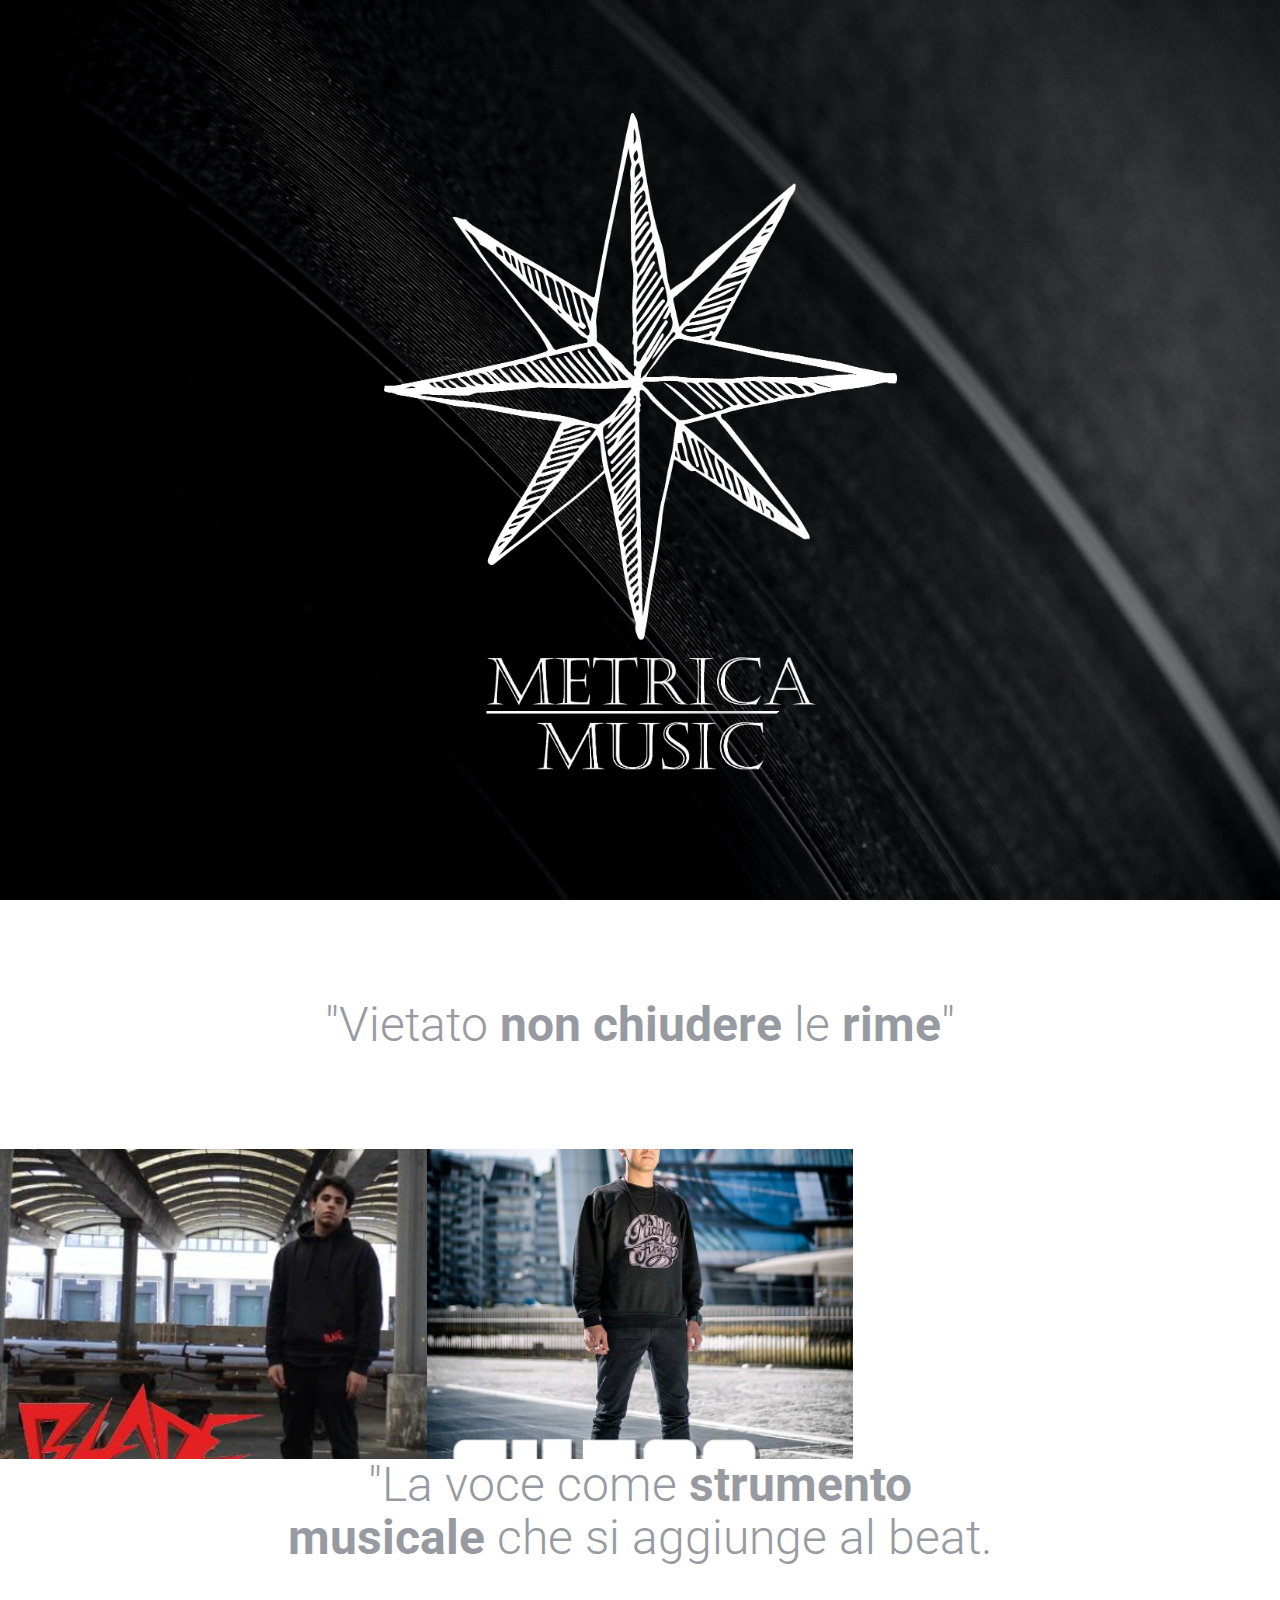
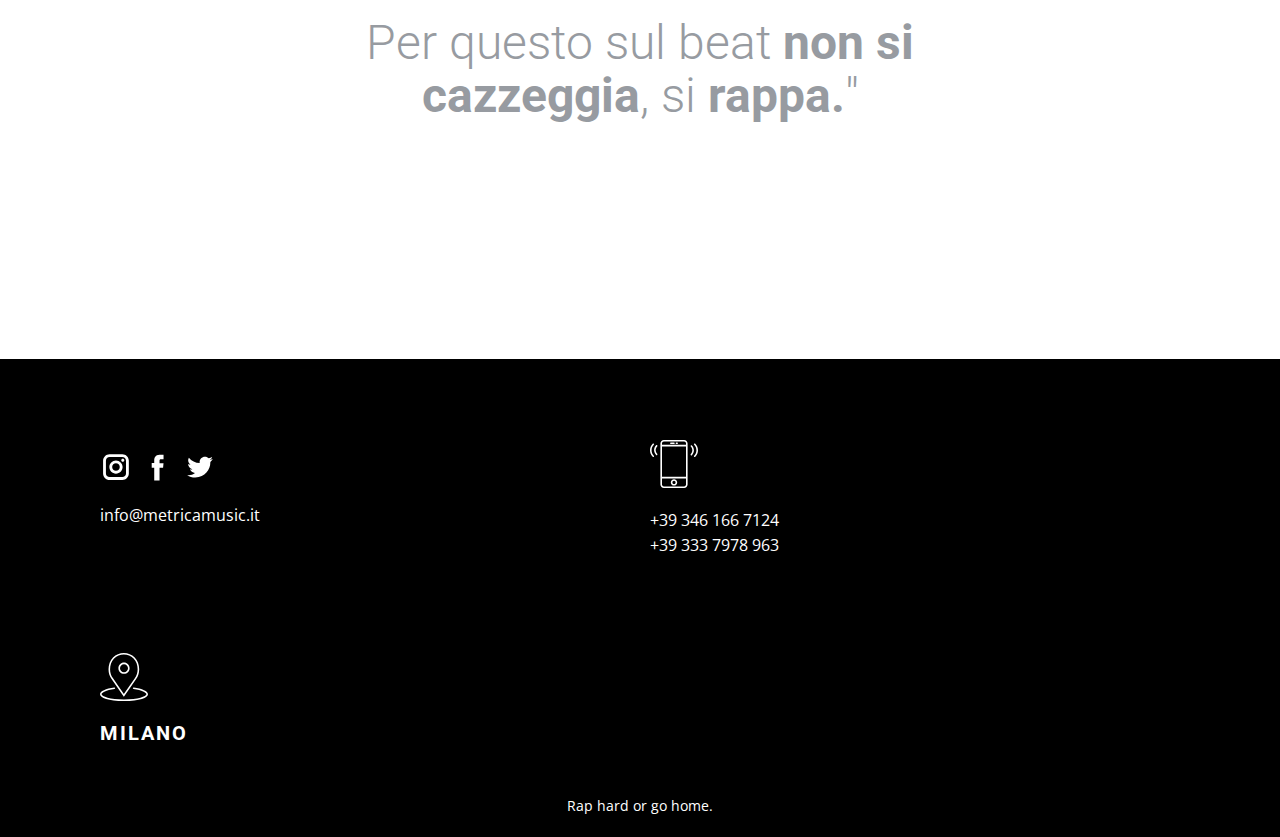
==== index.html @ 16a774c3 "Hide metrica concept empty homepage block" ====
<!DOCTYPE html>
<html style="font-size: 16px;">
  <head>
    <meta name="viewport" content="width=device-width, initial-scale=1.0">
    <meta charset="utf-8">
    <title>Metrica Music</title>
    <link rel="stylesheet" href="nicepage.css" media="screen">
    <link rel="stylesheet" href="Design-1.css" media="screen">
    <link id="u-theme-google-font" rel="stylesheet" href="https://fonts.googleapis.com/css?family=Roboto:100,100i,300,300i,400,400i,500,500i,700,700i,900,900i|Open+Sans:300,300i,400,400i,600,600i,700,700i,800,800i">

    <style>
      img.bw {
        -webkit-filter: grayscale(100%); /* Safari 6.0 - 9.0 */
        filter: grayscale(100%);
      }
      .mm-principle {
        color: #979ba1!important;
        margin: auto!important;
      }
      @media (max-width: 767px) {
        .hide-mobile {
          display: none!important;
        }
      }
    </style>

    <meta name="theme-color" content="black">
  </head>
  <body class="u-body u-overlap">

    <!--
    <header class="u-clearfix u-header u-header" id="sec-f43b">
      <div class="u-clearfix u-sheet u-valign-middle u-sheet-1" style="margin-right: 25px">
        <a href="#" class="u-image u-logo u-image-1">
        </a>
        <nav class="u-menu u-menu-dropdown u-offcanvas u-menu-1">
          <div class="menu-collapse" style="font-size: 1rem; letter-spacing: 0px; font-weight: 700; text-transform: uppercase;">
            <a class="u-button-style u-custom-left-right-menu-spacing u-custom-padding-bottom u-custom-top-bottom-menu-spacing u-nav-link u-text-active-white u-text-body-alt-color u-text-hover-grey-70" href="#">
              <svg><use xlink:href="#menu-hamburger"></use></svg>
              <svg version="1.1" xmlns="http://www.w3.org/2000/svg" xmlns:xlink="http://www.w3.org/1999/xlink">
                <defs>
                  <symbol id="menu-hamburger" viewBox="0 0 16 16" style="width: 16px; height: 16px;"><rect y="1" width="16" height="2"></rect><rect y="7" width="16" height="2"></rect><rect y="13" width="16" height="2"></rect>
                  </symbol>
                </defs>
              </svg>
            </a>
          </div>
          <div class="u-custom-menu u-nav-container">
            <ul class="u-nav u-spacing-0 u-unstyled u-nav-1">
              <li class="u-nav-item">
                <a class="u-button-style u-nav-link u-text-active-white u-text-body-alt-color u-text-hover-grey-70" href="Page-1.html" style="padding: 10px 20px;">Home</a>
              </li>
            </ul>
          </div>
          <div class="u-custom-menu u-nav-container-collapse">
            <div class="u-black u-container-style u-inner-container-layout u-opacity u-opacity-95 u-sidenav">
              <div class="u-sidenav-overflow">
                <div class="u-menu-close"></div>
                <ul class="u-align-center u-nav u-popupmenu-items u-unstyled u-nav-2">
                  <li class="u-nav-item">
                    <a class="u-button-style u-nav-link" href="Page-1.html" style="padding: 10px 20px;">Home</a>
                  </li>
                </ul>
              </div>
            </div>
            <div class="u-black u-menu-overlay u-opacity u-opacity-70"></div>
          </div>
        </nav>
      </div>
    </header>
    -->

    <section class="u-align-center u-clearfix u-image u-section-1" id="carousel_124e">
      <div class="u-clearfix u-sheet u-valign-middle u-sheet-1">
        <!--<h1 class="u-text u-text-body-alt-color u-text-default u-text-1">de<b>si</b>gn.</h1>-->
        <img id="logo" src="images/metricamusic.svg" alt="Metrica Music">
      </div>
    </section>

    <section class="u-align-center u-clearfix u-section-6" id="carousel_7100">
      <div class="u-clearfix u-sheet u-valign-middle u-sheet-1">
        <h1 class="u-text u-text-palette-5-base u-text-1 mm-principle">
          "Vietato <b>non chiudere</b> le <b>rime</b>"
        </h1>
        <!--<h1 class="u-text u-text-palette-5-base u-text-1 mm-principle">
          "Sul <b>beat</b> non si cazzeggia, si <b>rappa</b>"
        </h1>-->
        <!--<p class="u-text u-text-default u-text-2" style="color: gray">Primo comandamento di Metrica Music</p>
        <h5 class="u-text u-text-default u-text-3">- linda hudson</h5>-->
      </div>
    </section>

<!--     <section class="u-align-center u-clearfix u-black">
      <div class="u-clearfix u-sheet u-valign-middle" style="min-height: 100px">
        <img src="images/Untitled1.png" class="u-image u-image-contain u-image-default" width="90px" style="margin: auto">
      </div>
    </section> -->


    <section class="u-clearfix u-valign-middle-md u-valign-middle-sm u-valign-middle-xs u-section-4" id="carousel_aaf1" style="min-height: auto;">
      <div class="u-clearfix u-expanded-width u-layout-wrap u-layout-wrap-1">
        <div class="u-layout">
          <div class="u-layout-col">
            <div class="u-size-40">
              <div class="u-layout-row">
                <div class="u-size-40 u-size-60-md">
                  <div class="u-layout-col">
                    <div class="u-size-30">
                      <div class="u-layout-row">

                        <div class="u-container-style u-image u-layout-cell u-size-30 u-image-2">
                          <div class="u-container-layout u-container-layout-2"></div>
                        </div>

                        <div class="u-container-style u-image u-layout-cell u-right-cell u-size-30 u-image-7">
                          <div class="u-container-layout u-container-layout-7"></div>
                        </div>

                      </div>
                    </div>
<!--                     <div class="u-size-30">
                      <div class="u-layout-row">
                        <div class="u-container-style u-image u-layout-cell u-left-cell u-size-30 u-image-3">
                          <div class="u-container-layout u-container-layout-3"></div>
                        </div>
                        <div class="u-align-center u-container-style u-layout-cell u-size-30 u-layout-cell-4">
                          <div class="u-container-layout u-valign-middle u-container-layout-4">
                            <img src="images/14.png" alt="" class="u-image u-image-contain u-image-default u-image-4">
                          </div>
                        </div>
                      </div> -->
                    </div>
                  </div>
                </div>
<!--                 <div class="u-size-20 u-size-60-md">
                  <div class="u-layout-col">
                    <div class="u-container-style u-image u-layout-cell u-right-cell u-size-60 u-image-5">
                      <div class="u-container-layout u-container-layout-5"></div>
                    </div>
                  </div>
                </div> -->
              </div>
            </div>

<!--             <div class="u-size-20">
              <div class="u-layout-row">
                <div class="u-container-style u-image u-layout-cell u-right-cell u-size-20 u-image-9">
                  <div class="u-container-layout u-container-layout-7"></div>
                </div>
              </div>
            </div> -->

          </div>
        </div>
      </div>
    </section>

<!--     <section class="u-clearfix u-section-5" id="carousel_cff0">
      <div class="u-clearfix u-sheet u-valign-middle-lg u-valign-middle-md u-valign-middle-xl u-sheet-1">
        <h2 class="u-align-center u-text u-text-1">Team</h2>
        <div class="u-clearfix u-expanded-width u-gutter-20 u-layout-wrap u-layout-wrap-1">
          <div class="u-layout">
            <div class="u-layout-row">
              <div class="u-container-style u-layout-cell u-size-15 u-size-0-md u-layout-cell-1 hide-mobile"></div>

              <div class="u-container-style u-layout-cell u-left-cell u-size-15 u-size-30-md u-layout-cell-2">
                <div class="u-container-layout u-valign-bottom u-container-layout-2">
                  <img src="images/daniele.jpg" alt="" class="u-expanded-width u-image u-image-default u-image-1" data-image-width="1000" data-image-height="1500">
                  <h5 class="u-text u-text-2">daniele</h5>
                  <h6 class="u-text u-text-3">Direttore artistico, responsabile tecnico e finanziario</h6>
                </div>
              </div>

              <div class="u-container-style u-layout-cell u-size-15 u-size-30-md u-layout-cell-3">
                <div class="u-container-layout u-valign-bottom u-container-layout-3">
                  <img src="images/francesco.jpeg" alt="" class="u-expanded-width u-image u-image-default u-image-2" data-image-width="150" data-image-height="225">
                  <h5 class="u-text u-text-4">francesco</h5>
                  <h6 class="u-text u-text-5">Responsabile grafica, produzione visiva e comunicazione social</h6>
                </div>
              </div>

              <div class="u-container-style u-layout-cell u-right-cell u-size-15 u-size-30-md u-layout-cell-4 hide-mobile"></div>
            </div>
          </div>
        </div>
      </div>
    </section> -->

    <section class="u-align-center u-clearfix u-section-2" id="carousel_59a7">
      <div class="u-clearfix u-sheet u-valign-middle-lg u-valign-middle-md u-valign-middle-sm u-valign-middle-xs u-sheet-1">
        <!-- <h5 class="u-text u-text-default u-text-1" style="color: #4b4b58">BUSINESS STRATEGY</h5> -->
        <h2 class="u-text u-text-palette-5-base u-text-2 mm-principle">
          "La voce come <b>strumento musicale</b> che si aggiunge al beat.<br/><br/>
          Per questo sul beat <b>non si cazzeggia</b>, si <b>rappa.</b>"
      </h2>
<!--         <p class="u-text u-text-3 u-text-palette-5-base">Bring to the table win-win survival strategies to ensure proactive domination. At the end of the day, going forward, a new normal that has evolved.</p> -->
      </div>
    </section>

    <section class="u-black u-clearfix u-section-7" id="carousel_3b30">
      <div class="u-clearfix u-sheet">
        <div class="u-clearfix u-expanded-width u-gutter-20 u-layout-wrap">
          <div class="u-layout">
            <div class="u-layout-col">
              <div class="u-size-30">
                <div class="u-layout-row">

                  <div class="u-container-style u-layout-cell u-left-cell u-size-30 u-layout-cell-1">
                    <div class="u-container-layout u-valign-bottom u-container-layout-1">
<!--                       <h4 class="u-text u-text-default u-text-1">Contatti</h4> -->
                      <div class="u-social-icons u-spacing-10 u-social-icons-1">
                        <a class="u-social-url" target="_blank" href="https://instagram.com/metrica.music">
                          <span class="u-icon u-icon-circle u-social-icon u-social-instagram u-icon-3"><svg class="u-svg-link" preserveAspectRatio="xMidYMin slice" viewBox="0 0 112 112" style=""><use xlink:href="#svg-6c5d"></use></svg><svg x="0px" y="0px" viewBox="0 0 112 112" id="svg-6c5d" class="u-svg-content"><path d="M55.9,32.9c-12.8,0-23.2,10.4-23.2,23.2s10.4,23.2,23.2,23.2s23.2-10.4,23.2-23.2S68.7,32.9,55.9,32.9z M55.9,69.4c-7.4,0-13.3-6-13.3-13.3c-0.1-7.4,6-13.3,13.3-13.3s13.3,6,13.3,13.3C69.3,63.5,63.3,69.4,55.9,69.4z"></path><path d="M79.7,26.8c-3,0-5.4,2.5-5.4,5.4s2.5,5.4,5.4,5.4c3,0,5.4-2.5,5.4-5.4S82.7,26.8,79.7,26.8z"></path><path d="M78.2,11H33.5C21,11,10.8,21.3,10.8,33.7v44.7c0,12.6,10.2,22.8,22.7,22.8h44.7c12.6,0,22.7-10.2,22.7-22.7 V33.7C100.8,21.1,90.6,11,78.2,11z M91,78.4c0,7.1-5.8,12.8-12.8,12.8H33.5c-7.1,0-12.8-5.8-12.8-12.8V33.7 c0-7.1,5.8-12.8,12.8-12.8h44.7c7.1,0,12.8,5.8,12.8,12.8V78.4z"></path></svg></span>
                        </a>
                        <a class="u-social-url" href="#">
                          <span class="u-icon u-icon-circle u-social-facebook u-social-icon u-icon-1"><svg class="u-svg-link" preserveAspectRatio="xMidYMin slice" viewBox="0 0 112 112" style=""><use xlink:href="#svg-49e8"></use></svg><svg x="0px" y="0px" viewBox="0 0 112 112" id="svg-49e8" class="u-svg-content"><path d="M75.5,28.8H65.4c-1.5,0-4,0.9-4,4.3v9.4h13.9l-1.5,15.8H61.4v45.1H42.8V58.3h-8.8V42.4h8.8V32.2 c0-7.4,3.4-18.8,18.8-18.8h13.8v15.4H75.5z"></path></svg></span>
                        </a>
                        <a class="u-social-url" href="#">
                          <span class="u-icon u-icon-circle u-social-icon u-social-twitter u-icon-2"><svg class="u-svg-link" preserveAspectRatio="xMidYMin slice" viewBox="0 0 112 112" style=""><use xlink:href="#svg-8ffd"></use></svg><svg x="0px" y="0px" viewBox="0 0 112 112" id="svg-8ffd" class="u-svg-content"><path d="M92.2,38.2c0,0.8,0,1.6,0,2.3c0,24.3-18.6,52.4-52.6,52.4c-10.6,0.1-20.2-2.9-28.5-8.2 c1.4,0.2,2.9,0.2,4.4,0.2c8.7,0,16.7-2.9,23-7.9c-8.1-0.2-14.9-5.5-17.3-12.8c1.1,0.2,2.4,0.2,3.4,0.2c1.6,0,3.3-0.2,4.8-0.7 c-8.4-1.6-14.9-9.2-14.9-18c0-0.2,0-0.2,0-0.2c2.5,1.4,5.4,2.2,8.4,2.3c-5-3.3-8.3-8.9-8.3-15.4c0-3.4,1-6.5,2.5-9.2 c9.1,11.1,22.7,18.5,38,19.2c-0.2-1.4-0.4-2.8-0.4-4.3c0.1-10,8.3-18.2,18.5-18.2c5.4,0,10.1,2.2,13.5,5.7c4.3-0.8,8.1-2.3,11.7-4.5 c-1.4,4.3-4.3,7.9-8.1,10.1c3.7-0.4,7.3-1.4,10.6-2.9C98.9,32.3,95.7,35.5,92.2,38.2z"></path></svg></span>
                        </a>
                      </div>
                      <p class="u-text u-text-default u-text-3">
                        <a style="text-decoration: none; color:white" href="mailto:info@metricamusic.it">info@metricamusic.it</a>
                      </p> 
                    </div>
                  </div>

                  <div class="u-align-left u-container-style u-layout-cell u-right-cell u-size-30 u-layout-cell-4">
                    <div class="u-container-layout u-valign-bottom u-container-layout-4"><span class="u-icon u-icon-circle u-icon-5"><svg class="u-svg-link" preserveAspectRatio="xMidYMin slice" viewBox="0 0 60 60" style=""><use xlink:href="#svg-e556"></use></svg><svg version="1.1" id="svg-e556" xmlns="http://www.w3.org/2000/svg" xmlns:xlink="http://www.w3.org/1999/xlink" x="0px" y="0px" viewBox="0 0 60 60" style="enable-background:new 0 0 60 60;" xml:space="preserve" class="u-svg-content"><g><path d="M42.595,0H17.405C14.977,0,13,1.977,13,4.405v51.189C13,58.023,14.977,60,17.405,60h25.189C45.023,60,47,58.023,47,55.595
		V4.405C47,1.977,45.023,0,42.595,0z M15,8h30v38H15V8z M17.405,2h25.189C43.921,2,45,3.079,45,4.405V6H15V4.405
		C15,3.079,16.079,2,17.405,2z M42.595,58H17.405C16.079,58,15,56.921,15,55.595V48h30v7.595C45,56.921,43.921,58,42.595,58z"></path><path d="M30,49c-2.206,0-4,1.794-4,4s1.794,4,4,4s4-1.794,4-4S32.206,49,30,49z M30,55c-1.103,0-2-0.897-2-2s0.897-2,2-2
		s2,0.897,2,2S31.103,55,30,55z"></path><path d="M26,5h4c0.553,0,1-0.447,1-1s-0.447-1-1-1h-4c-0.553,0-1,0.447-1,1S25.447,5,26,5z"></path><path d="M33,5h1c0.553,0,1-0.447,1-1s-0.447-1-1-1h-1c-0.553,0-1,0.447-1,1S32.447,5,33,5z"></path><path d="M56.612,4.569c-0.391-0.391-1.023-0.391-1.414,0s-0.391,1.023,0,1.414c3.736,3.736,3.736,9.815,0,13.552
		c-0.391,0.391-0.391,1.023,0,1.414c0.195,0.195,0.451,0.293,0.707,0.293s0.512-0.098,0.707-0.293
		C61.128,16.434,61.128,9.085,56.612,4.569z"></path><path d="M52.401,6.845c-0.391-0.391-1.023-0.391-1.414,0s-0.391,1.023,0,1.414c1.237,1.237,1.918,2.885,1.918,4.639
		s-0.681,3.401-1.918,4.638c-0.391,0.391-0.391,1.023,0,1.414c0.195,0.195,0.451,0.293,0.707,0.293s0.512-0.098,0.707-0.293
		c1.615-1.614,2.504-3.764,2.504-6.052S54.017,8.459,52.401,6.845z"></path><path d="M4.802,5.983c0.391-0.391,0.391-1.023,0-1.414s-1.023-0.391-1.414,0c-4.516,4.516-4.516,11.864,0,16.38
		c0.195,0.195,0.451,0.293,0.707,0.293s0.512-0.098,0.707-0.293c0.391-0.391,0.391-1.023,0-1.414
		C1.065,15.799,1.065,9.72,4.802,5.983z"></path><path d="M9.013,6.569c-0.391-0.391-1.023-0.391-1.414,0c-1.615,1.614-2.504,3.764-2.504,6.052s0.889,4.438,2.504,6.053
		c0.195,0.195,0.451,0.293,0.707,0.293s0.512-0.098,0.707-0.293c0.391-0.391,0.391-1.023,0-1.414
		c-1.237-1.237-1.918-2.885-1.918-4.639S7.775,9.22,9.013,7.983C9.403,7.593,9.403,6.96,9.013,6.569z"></path>
</g><g></g><g></g><g></g><g></g><g></g><g></g><g></g><g></g><g></g><g></g><g></g><g></g><g></g><g></g><g></g></svg></span>
<!--                       <h5 class="u-text u-text-default u-text-5">Phone</h5> -->
                      <p class="u-text u-text-default u-text-6">
                        +39 346 166 7124
                        <br/>
                        +39 333 7978 963
                      </p>
                    </div>
                  </div>

                  <div class="u-align-left u-container-style u-layout-cell u-right-cell u-size-30 u-layout-cell-2">
                    <div class="u-container-layout u-valign-bottom u-container-layout-2"><span class="u-icon u-icon-circle u-icon-4"><svg class="u-svg-link" preserveAspectRatio="xMidYMin slice" viewBox="0 0 60 60" style=""><use xlink:href="#svg-2cba"></use></svg><svg version="1.1" id="svg-2cba" xmlns="http://www.w3.org/2000/svg" xmlns:xlink="http://www.w3.org/1999/xlink" x="0px" y="0px" viewBox="0 0 60 60" style="enable-background:new 0 0 60 60;" xml:space="preserve" class="u-svg-content"><g><path d="M30,26c3.86,0,7-3.141,7-7s-3.14-7-7-7s-7,3.141-7,7S26.14,26,30,26z M30,14c2.757,0,5,2.243,5,5s-2.243,5-5,5
		s-5-2.243-5-5S27.243,14,30,14z"></path><path d="M29.823,54.757L45.164,32.6c5.754-7.671,4.922-20.28-1.781-26.982C39.761,1.995,34.945,0,29.823,0
		s-9.938,1.995-13.56,5.617c-6.703,6.702-7.535,19.311-1.804,26.952L29.823,54.757z M17.677,7.031C20.922,3.787,25.235,2,29.823,2
		s8.901,1.787,12.146,5.031c6.05,6.049,6.795,17.437,1.573,24.399L29.823,51.243L16.082,31.4
		C10.882,24.468,11.628,13.08,17.677,7.031z"></path><path d="M42.117,43.007c-0.55-0.067-1.046,0.327-1.11,0.876s0.328,1.046,0.876,1.11C52.399,46.231,58,49.567,58,51.5
		c0,2.714-10.652,6.5-28,6.5S2,54.214,2,51.5c0-1.933,5.601-5.269,16.117-6.507c0.548-0.064,0.94-0.562,0.876-1.11
		c-0.065-0.549-0.561-0.945-1.11-0.876C7.354,44.247,0,47.739,0,51.5C0,55.724,10.305,60,30,60s30-4.276,30-8.5
		C60,47.739,52.646,44.247,42.117,43.007z"></path>
</g><g></g><g></g><g></g><g></g><g></g><g></g><g></g><g></g><g></g><g></g><g></g><g></g><g></g><g></g><g></g></svg></span>
                      <h5 class="u-text u-text-default u-text-2">Milano</h5>
<!--                       <p class="u-text u-text-default u-text-3">Corsico, Lavagna</p> -->
                    </div>
                  </div>

<!--                   <div class="u-container-style u-layout-cell u-left-cell u-size-30 u-layout-cell-3">
                    <div class="u-container-layout u-valign-bottom u-container-layout-3">
                      <p class="u-text u-text-4">Morbi convallis metus eros, semper efficitur auctor. Etiam sit amet convallis erat. Class aptent taciti sociosqu ad litora torquent per conubia! Maecenas gravida lacus nec dolor suscipit faucibus.</p>
                    </div>
                  </div> -->

                </div>
              </div>
            </div>
          </div>
        </div>
      </div>
    </section>


    <footer class="u-align-center u-black u-clearfix u-footer u-footer" id="sec-aeba">
      <div class="u-clearfix u-sheet">
        <p class="u-small-text u-text u-text-variant">Rap hard or go home.</p>
      </div>
    </footer>

    <script class="u-script" type="text/javascript" src="jquery-1.9.1.min.js" defer=""></script>
    <script class="u-script" type="text/javascript" src="nicepage.js" defer=""></script>
  </body>
</html>
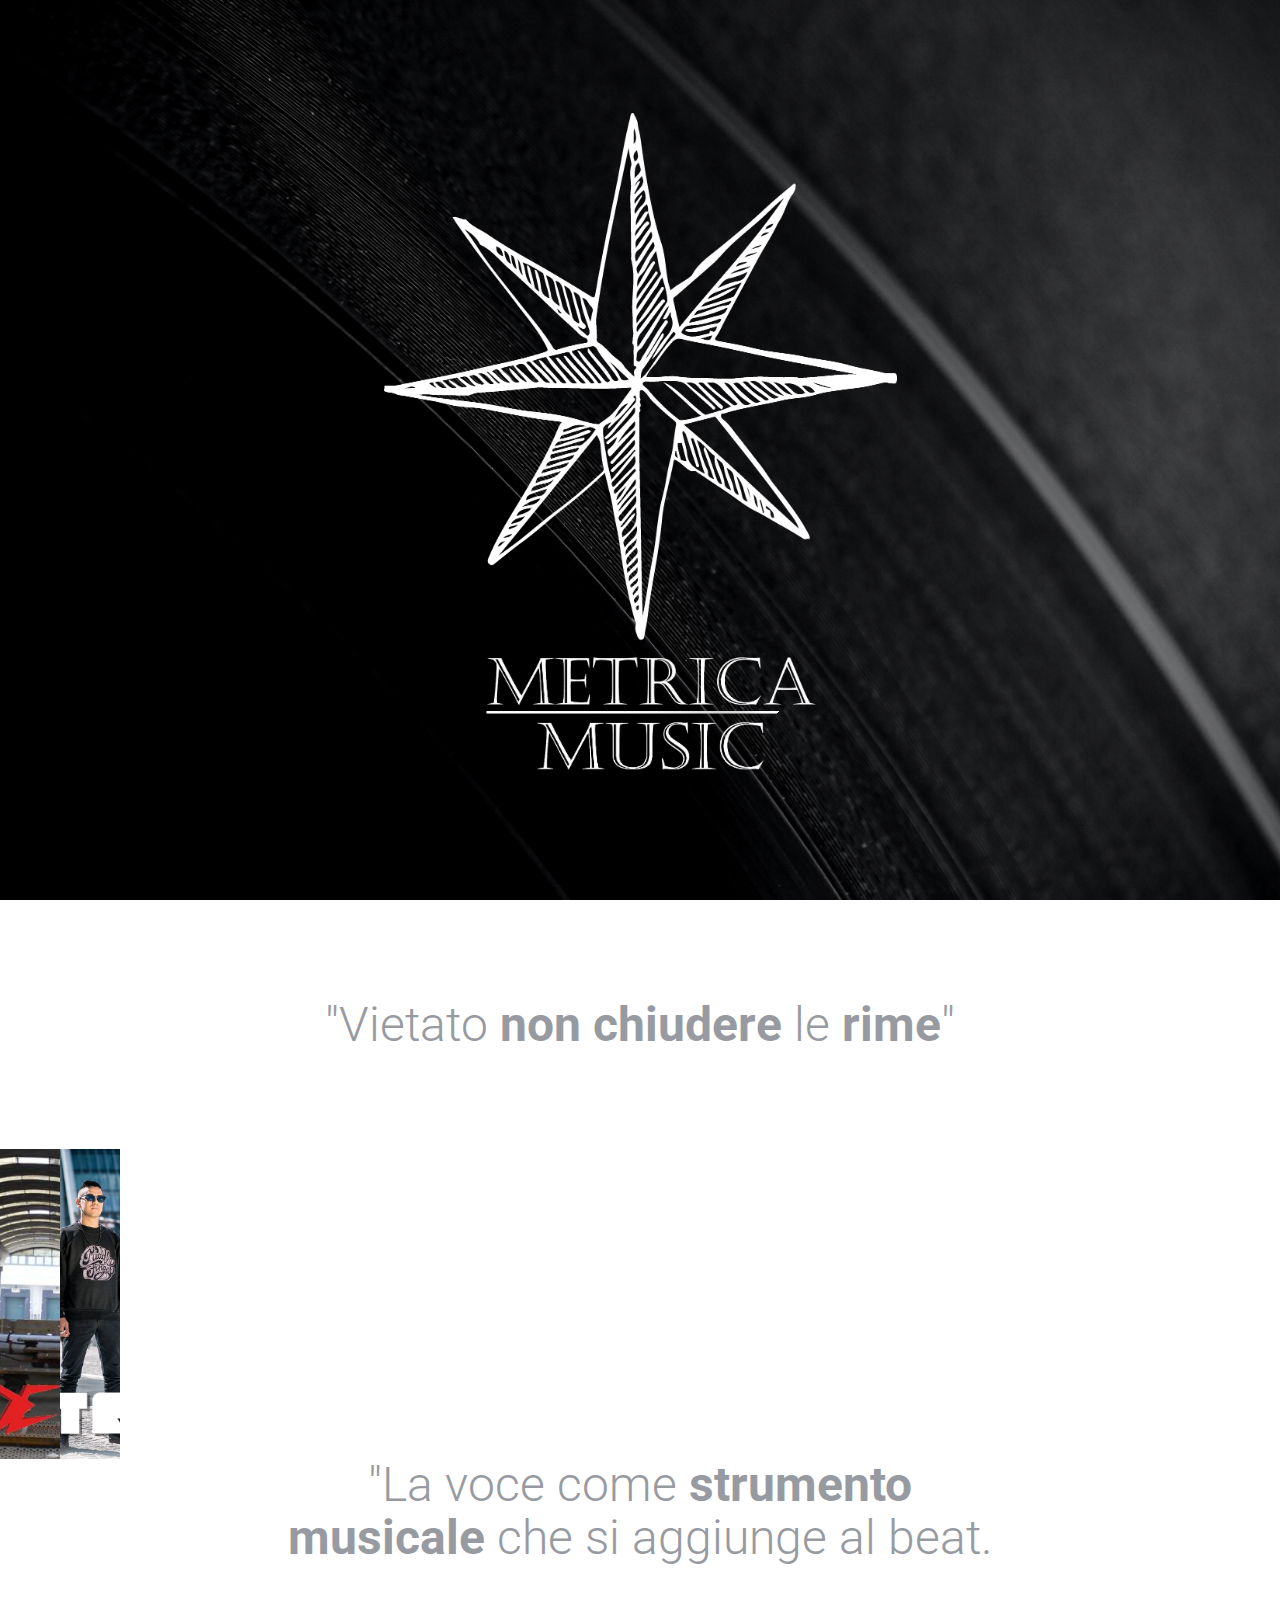
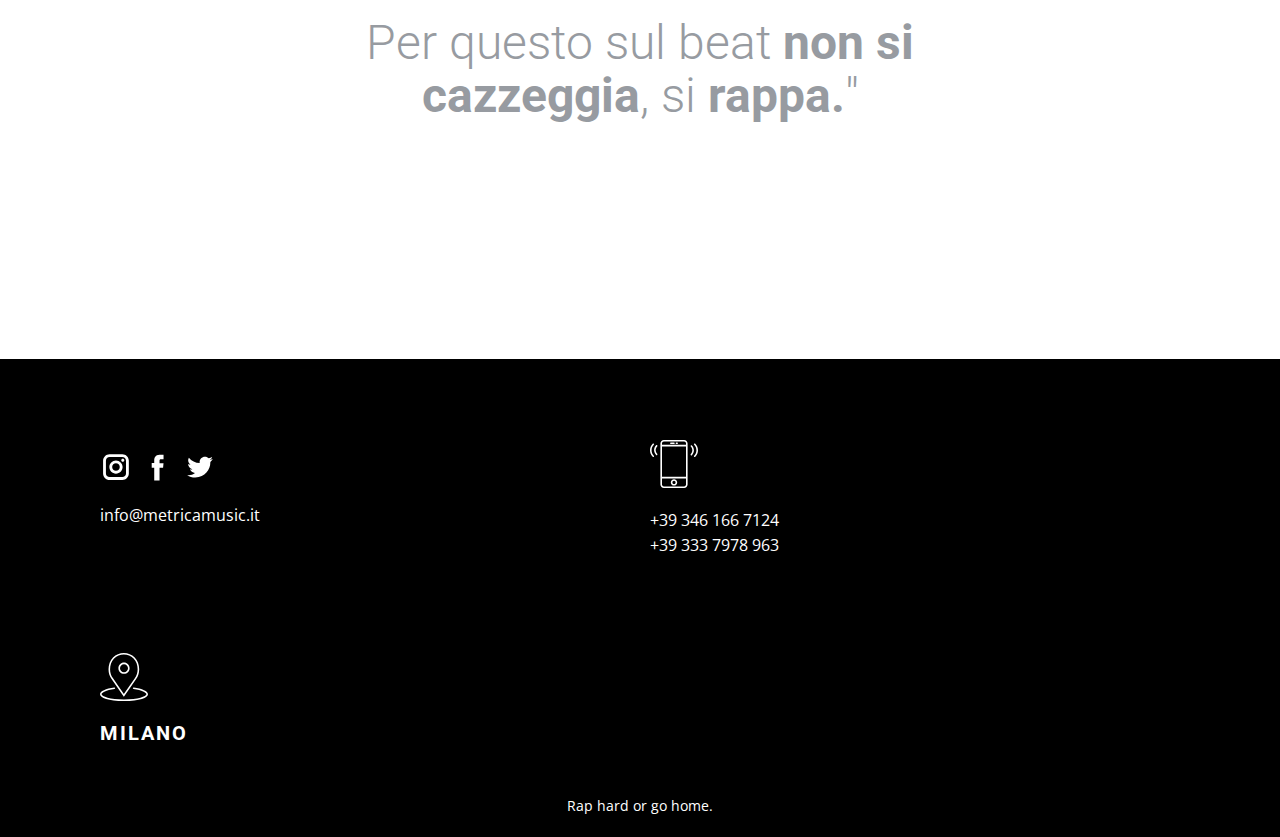
==== commit 192b4d22: "Add click on artist homepage block" ====
--- a/index.html
+++ b/index.html
@@ -108,13 +108,17 @@
                     <div class="u-size-30">
                       <div class="u-layout-row">
 
-                        <div class="u-container-style u-image u-layout-cell u-size-30 u-image-2">
-                          <div class="u-container-layout u-container-layout-2"></div>
-                        </div>
-
-                        <div class="u-container-style u-image u-layout-cell u-right-cell u-size-30 u-image-7">
-                          <div class="u-container-layout u-container-layout-7"></div>
-                        </div>
+                        <a href="/blade" target="_blank">
+                          <div class="u-container-style u-image u-layout-cell u-size-30 u-image-2">
+                            <div class="u-container-layout u-container-layout-2"></div>
+                          </div>
+                        </a>
+
+                        <a href="/filtro" target="_blank">
+                          <div class="u-container-style u-image u-layout-cell u-right-cell u-size-30 u-image-7">
+                            <div class="u-container-layout u-container-layout-7"></div>
+                          </div>
+                        </a>
 
                       </div>
                     </div>
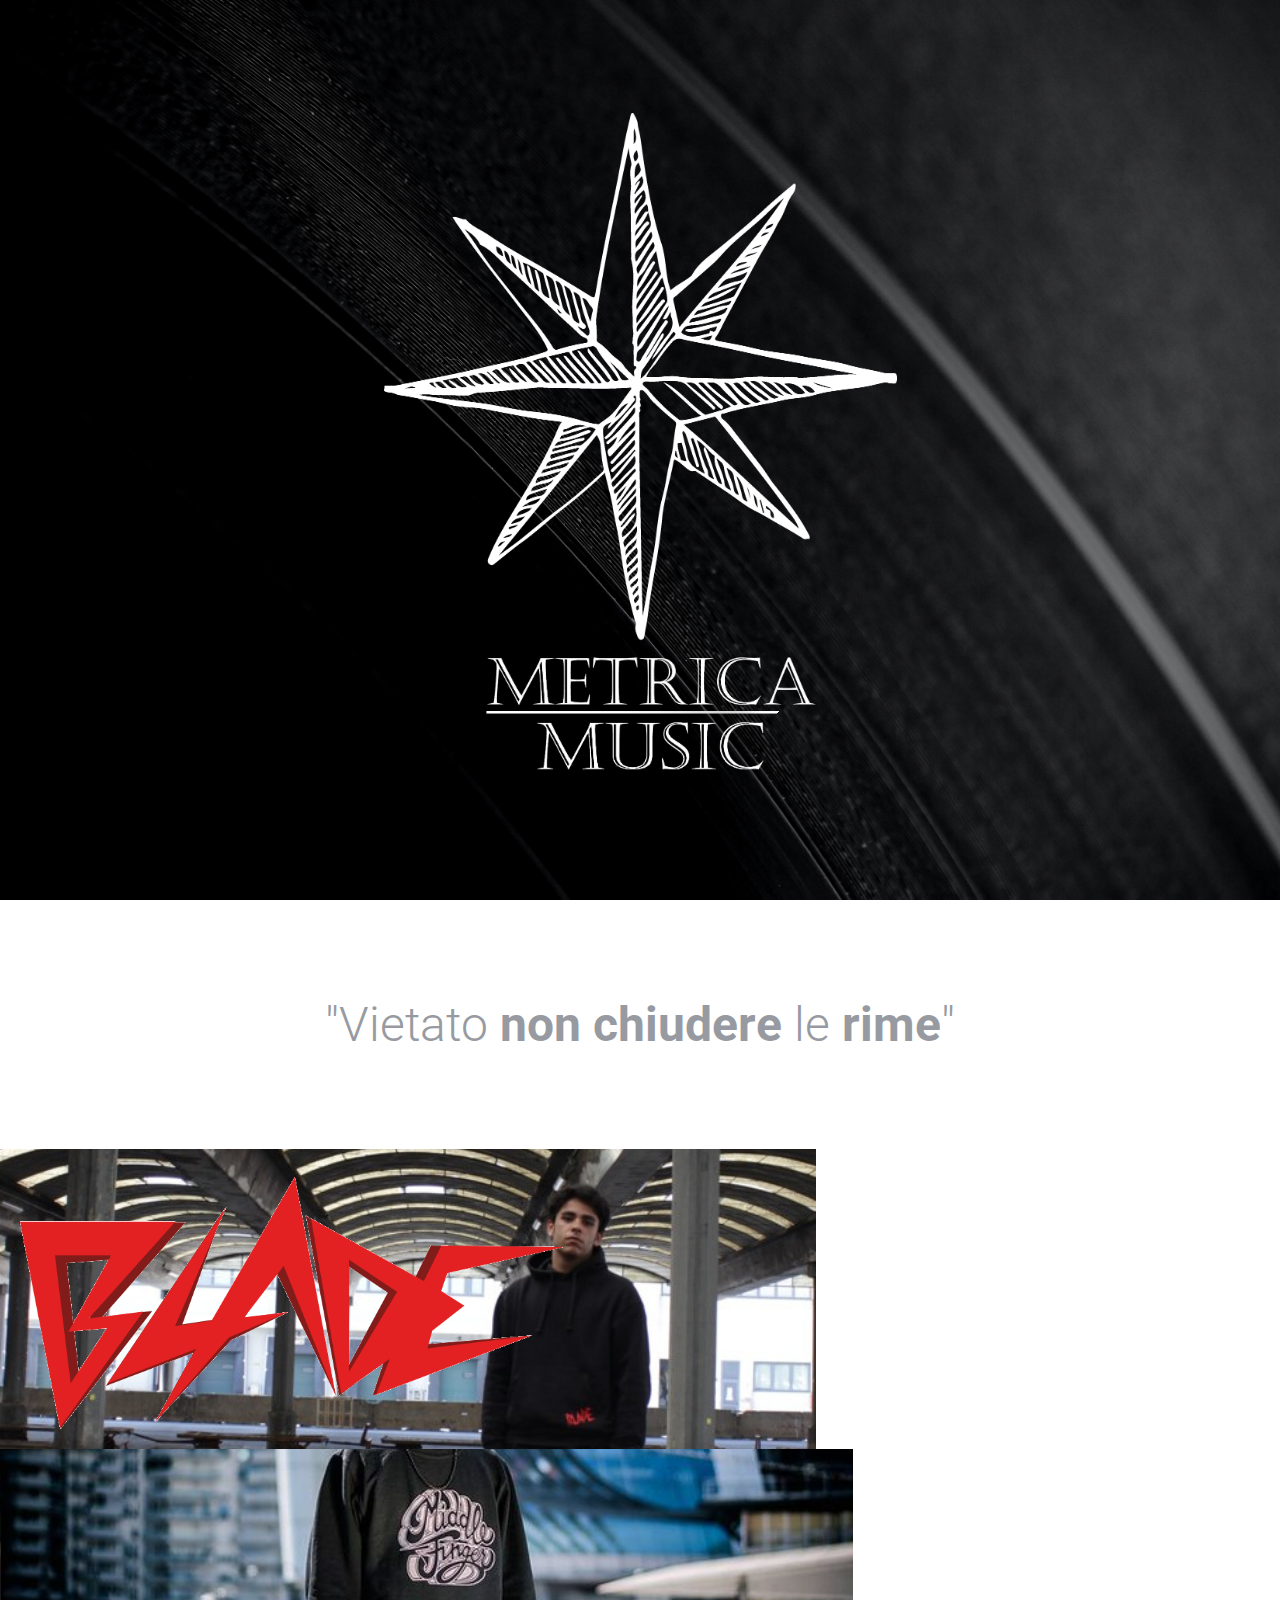
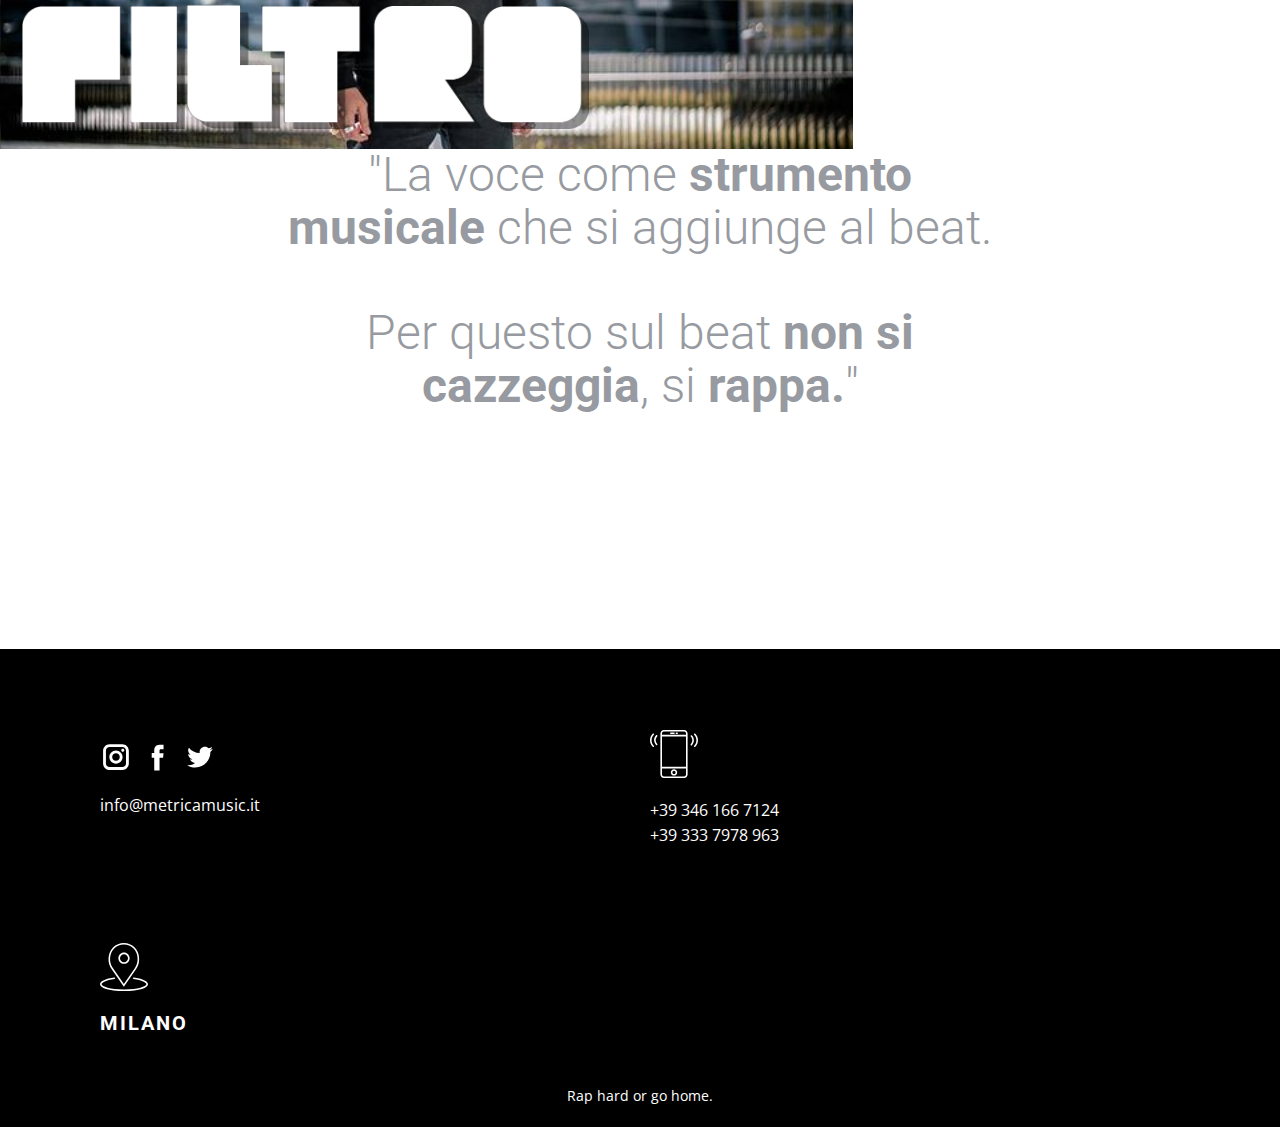
==== commit 0f5cb6c6: "Develop mobile clickable artist-square" ====
--- a/index.html
+++ b/index.html
@@ -22,6 +22,19 @@
           display: none!important;
         }
       }
+
+      a.artist-square {
+      padding: 20px;
+      background-size: cover;
+      background-position: center;
+      min-height: 300px;
+      display: flex;
+      align-items: end;
+    }
+
+    a.artist-square>img {
+      width: 70%;
+    }
     </style>
 
     <meta name="theme-color" content="black">
@@ -108,16 +121,20 @@
                     <div class="u-size-30">
                       <div class="u-layout-row">
 
-                        <a href="/blade" target="_blank">
-                          <div class="u-container-style u-image u-layout-cell u-size-30 u-image-2">
-                            <div class="u-container-layout u-container-layout-2"></div>
-                          </div>
-                        </a>
-
-                        <a href="/filtro" target="_blank">
-                          <div class="u-container-style u-image u-layout-cell u-right-cell u-size-30 u-image-7">
-                            <div class="u-container-layout u-container-layout-7"></div>
-                          </div>
+                        <a
+                          class="artist-square"
+                          href="/blade" target="_blank"
+                          style="background-image: url(/images/blade/main.jpeg);"
+                        >
+                          <img src="images/blade/logo.png" />
+                        </a>
+
+                        <a
+                          class="artist-square"
+                          href="/filtro"target="_blank"
+                          style="background-image: url(/images/filtro/main.jpg)"
+                        >
+                          <img src="images/filtro/logo.png" />
                         </a>
 
                       </div>
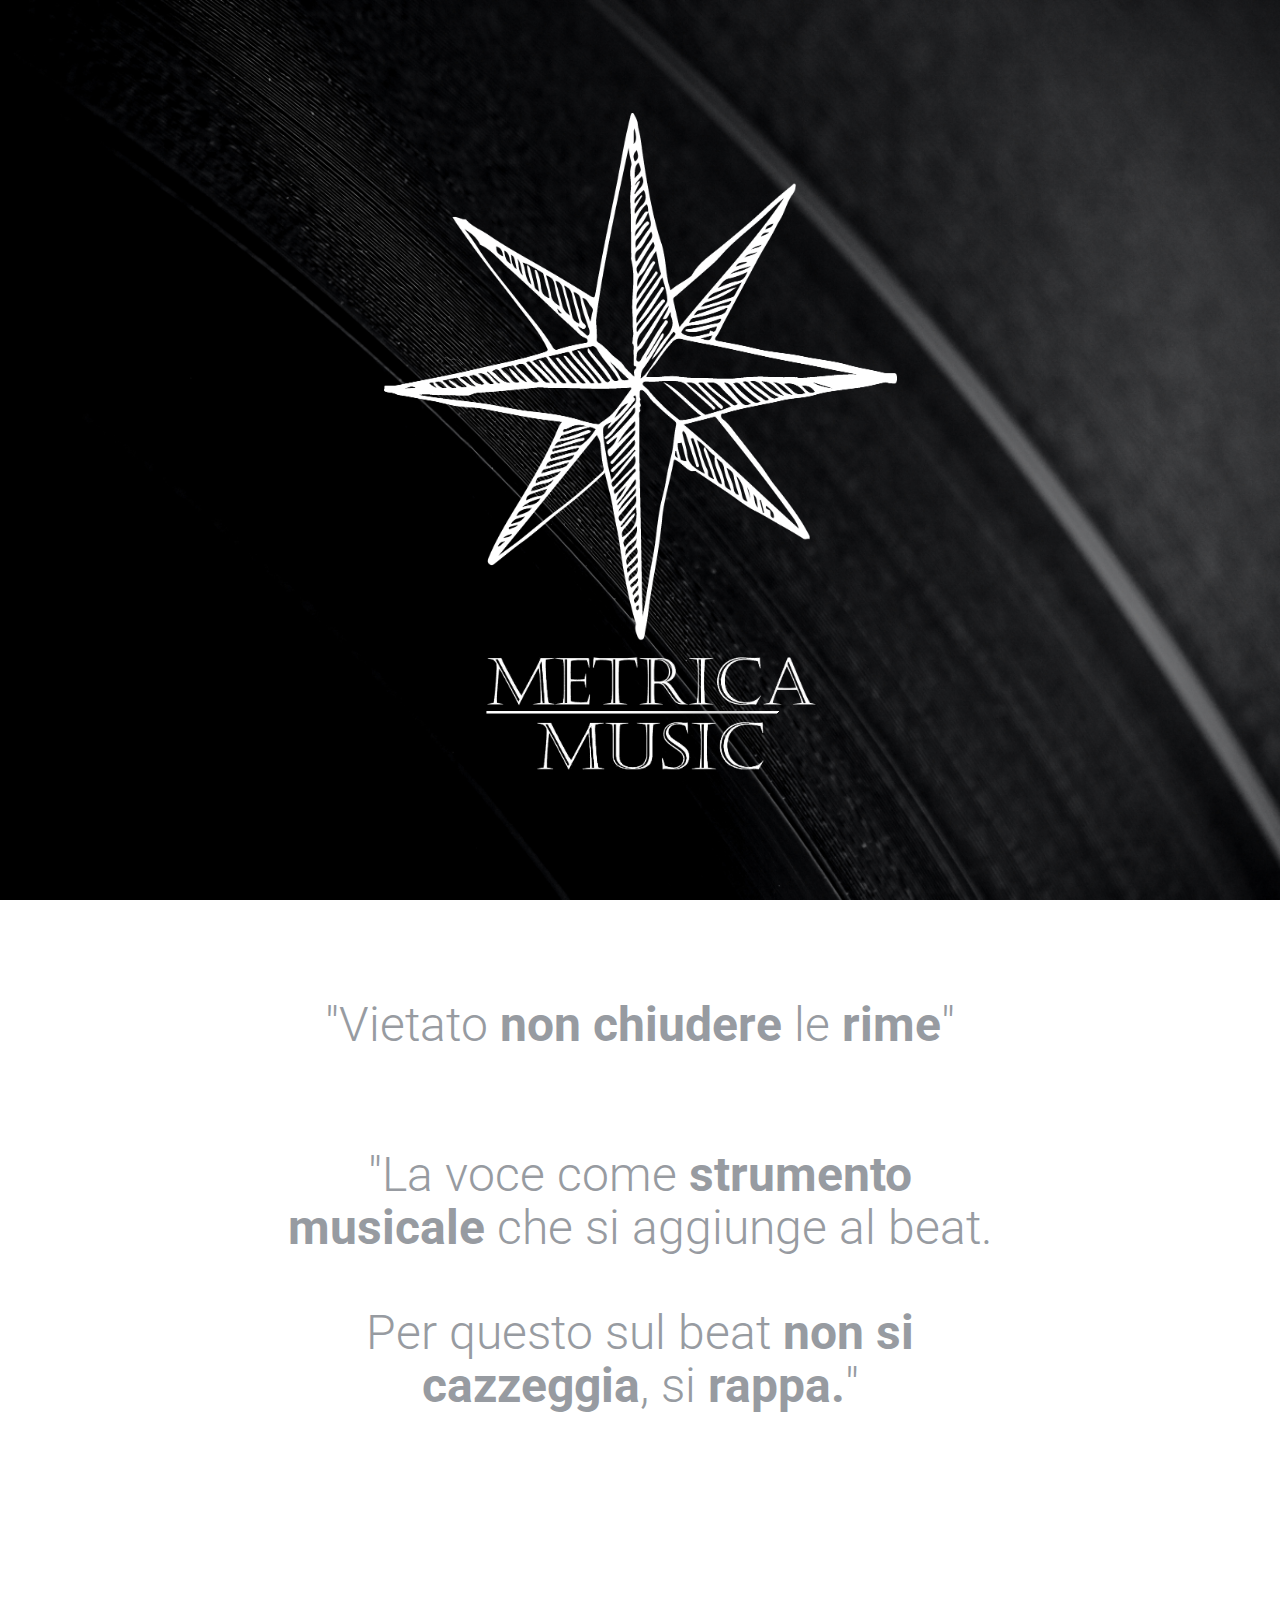
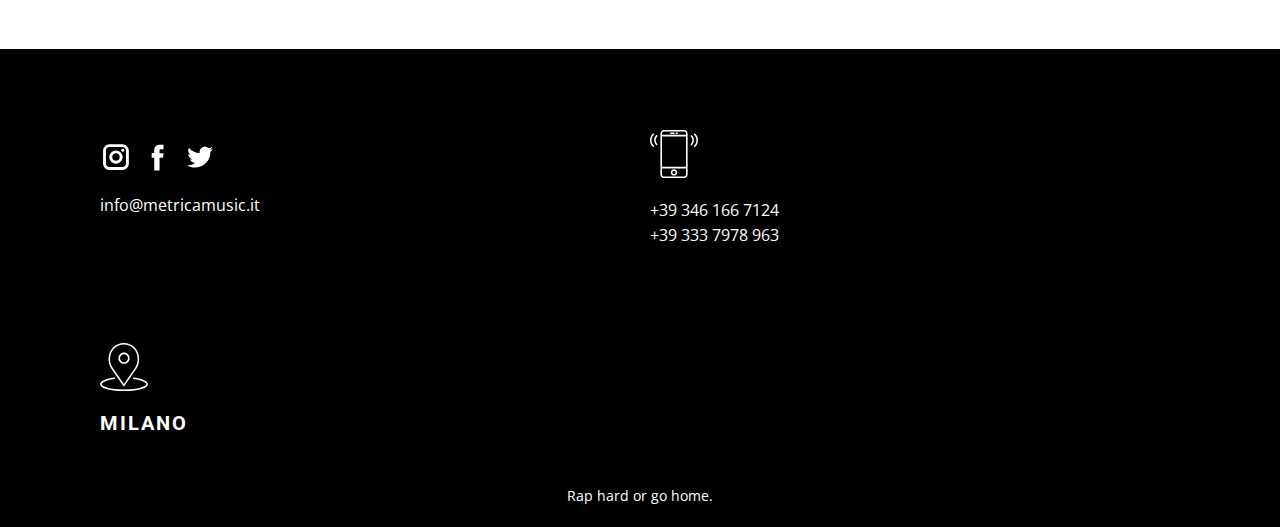
==== commit abad9cff: "Hide index artists block on desktop" ====
--- a/index.html
+++ b/index.html
@@ -19,6 +19,11 @@
       }
       @media (max-width: 767px) {
         .hide-mobile {
+          display: none!important;
+        }
+      }
+      @media (min-width: 767px) {
+        .hide-desktop {
           display: none!important;
         }
       }
@@ -110,7 +115,7 @@
     </section> -->
 
 
-    <section class="u-clearfix u-valign-middle-md u-valign-middle-sm u-valign-middle-xs u-section-4" id="carousel_aaf1" style="min-height: auto;">
+    <section class="u-clearfix u-valign-middle-md u-valign-middle-sm u-valign-middle-xs u-section-4 hide-desktop" id="carousel_aaf1" style="min-height: auto;">
       <div class="u-clearfix u-expanded-width u-layout-wrap u-layout-wrap-1">
         <div class="u-layout">
           <div class="u-layout-col">
